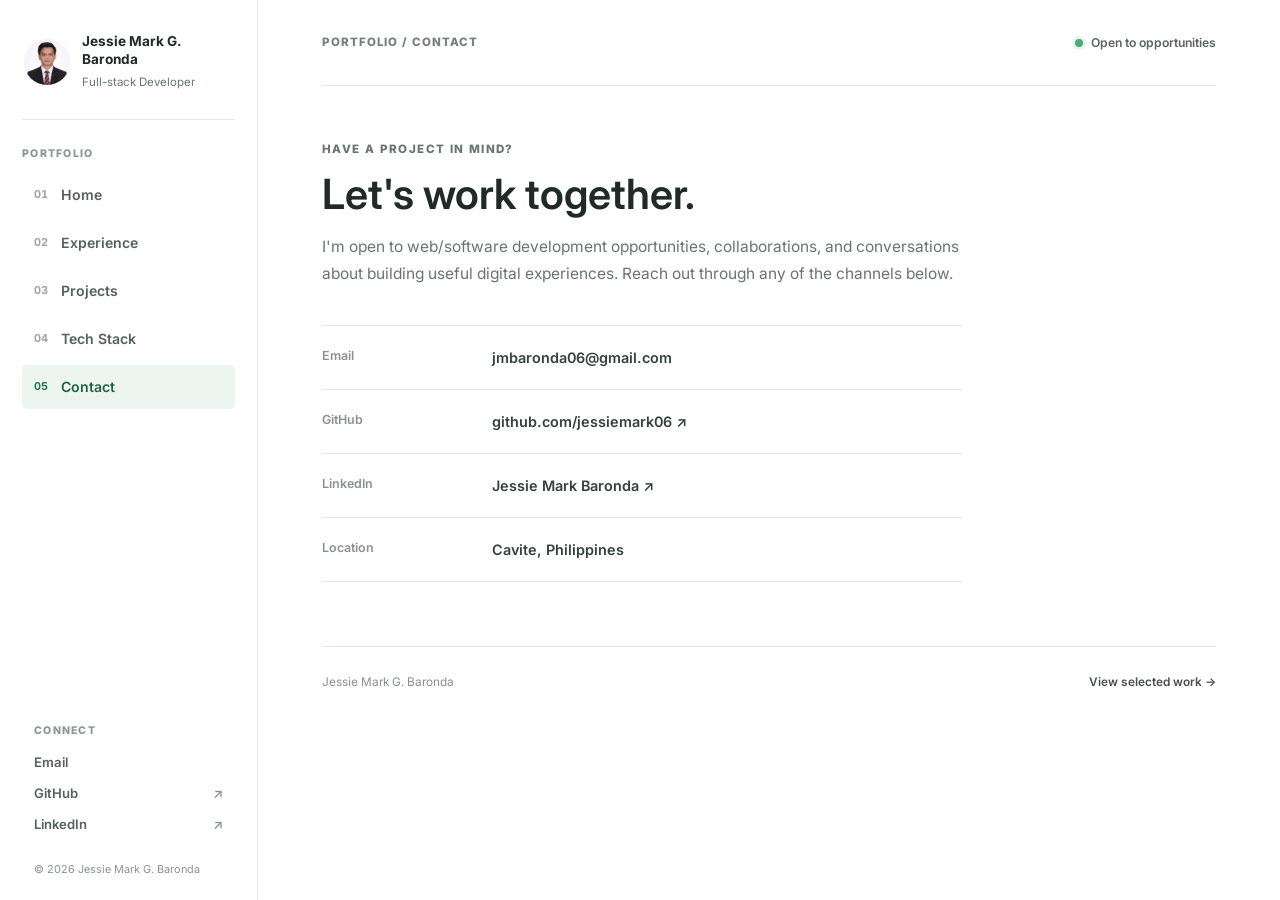
==== contact.html @ a16e4310 "updated sidebar and animation" ====
<!DOCTYPE html>
<html lang="en">
<head>
  <meta charset="UTF-8">
  <meta name="viewport" content="width=device-width, initial-scale=1.0">
  <title>Contact</title>
  <meta name="description" content="Contact Jessie Mark G. Baronda about web development opportunities.">
  <link rel="preconnect" href="https://fonts.googleapis.com">
  <link rel="preconnect" href="https://fonts.gstatic.com" crossorigin>
  <link href="https://fonts.googleapis.com/css2?family=Inter:wght@400;500;600;700;800&display=swap" rel="stylesheet">
  <link rel="icon" type="image/svg+xml" href="user.png">
  <link rel="stylesheet" href="style.css">
  <script src="navigation.js" defer></script>
</head>
<body>
  <div class="site-shell">
    <div id="site-sidebar" aria-busy="true"></div>
    <main class="page-main">
      <header class="page-heading"><p class="eyebrow">Portfolio / Contact</p><p class="availability"><span></span> Open to opportunities</p></header>
      <section class="inner-page" aria-labelledby="page-title">
        <p class="eyebrow">Have a project in mind?</p>
        <h1 id="page-title">Let's work together.</h1>
        <p class="page-intro">I'm open to web/software development opportunities, collaborations, and conversations about building useful digital experiences. Reach out through any of the channels below.</p>
        <div class="contact-details">
          <div class="contact-row"><span>Email</span><a href="mailto:jmbaronda06@gmail.com">jmbaronda06@gmail.com</a></div>
          <div class="contact-row"><span>GitHub</span><a href="https://github.com/jessiemark06" target="_blank" rel="noreferrer">github.com/jessiemark06 ↗</a></div>
          <div class="contact-row"><span>LinkedIn</span><a href="https://www.linkedin.com/in/jessie-mark-baronda-596703365/" target="_blank" rel="noreferrer">Jessie Mark Baronda ↗</a></div>
          <div class="contact-row"><span>Location</span><strong>Cavite, Philippines</strong></div>
        </div>
      </section>
      <footer class="page-footer"><span>Jessie Mark G. Baronda</span><a href="projects.html">View selected work <span aria-hidden="true">→</span></a></footer>
    </main>
  </div>
</body>
</html>
---- style.css ----
:root {
  --bg: #f5f7f6;
  --panel: #ffffff;
  --panel-soft: #f4f7f5;
  --text: #202a27;
  --muted: #697570;
  --line: #e3e9e5;
  --accent: #26735b;
  --blue: #26735b;
}

* {
  box-sizing: border-box;
}

@view-transition {
  navigation: auto;
}

::view-transition-old(root) {
  animation: 160ms ease-in both page-leave;
}

::view-transition-new(root) {
  animation: 220ms ease-out both page-enter;
}

@keyframes page-leave {
  to {
    opacity: 0;
    transform: translateY(-4px);
  }
}

@keyframes page-enter {
  from {
    opacity: 0;
    transform: translateY(6px);
  }
}

@media (prefers-reduced-motion: reduce) {
  ::view-transition-old(root),
  ::view-transition-new(root) {
    animation-duration: 1ms;
  }

  .page-main.is-entering {
    animation-duration: 1ms;
  }
}

html {
  scroll-behavior: smooth;
}

body {
  margin: 0;
  min-height: 100vh;
  color: var(--text);
  background: var(--bg);
  font-family: "Inter", Arial, sans-serif;
  line-height: 1.6;
  overflow-x: hidden;
}

a {
  color: inherit;
  text-decoration: none;
}

.portfolio {
  width: min(960px, calc(100% - 32px));
  margin: 0 auto;
  padding: 64px 0;
}

.intro {
  display: grid;
  grid-template-columns: 150px 1fr;
  gap: 24px;
  align-items: end;
  margin-bottom: 32px;
}

.profile-photo {
  width: 150px;
  height: 150px;
  display: block;
  object-fit: cover;
  background: linear-gradient(135deg, #1d3d68, #111);
}

.intro-content {
  min-width: 0;
}

.eyebrow {
  margin: 0 0 8px;
  color: var(--muted);
  font-size: 0.72rem;
  font-weight: 800;
  letter-spacing: 0.12em;
  text-transform: uppercase;
}

h1,
h2,
h3,
p {
  margin-top: 0;
}

h1 {
  margin-bottom: 2px;
  font-size: clamp(2.1rem, 5vw, 3.5rem);
  line-height: 1;
  letter-spacing: -0.06em;
  overflow-wrap: anywhere;
}

h2 {
  margin-bottom: 18px;
  font-size: clamp(1.35rem, 3vw, 2rem);
  line-height: 1.12;
  letter-spacing: -0.045em;
}

h3 {
  margin-bottom: 4px;
  font-size: 1rem;
}

.timeline-meta {
  margin-bottom: 6px;
  color: var(--text);
  font-size: 0.82rem;
  font-weight: 800;
}

.location {
  margin-bottom: 12px;
  color: var(--muted);
  font-weight: 600;
}

.role {
  margin-bottom: 20px;
  font-size: clamp(1rem, 2vw, 1.15rem);
  font-weight: 800;
}

.actions {
  display: flex;
  flex-wrap: wrap;
  gap: 12px;
}

.button {
  display: inline-flex;
  align-items: center;
  min-height: 42px;
  padding: 0 16px;
  color: var(--text);
  background: var(--panel);
  border: 1px solid var(--line);
  font-size: 0.9rem;
  font-weight: 800;
  white-space: nowrap;
  transition: transform 0.2s ease, background 0.2s ease;
}

.button:hover {
  transform: translateY(-2px);
  background: var(--panel-soft);
}

.button-light {
  color: #111;
  background: var(--accent);
  border-color: var(--accent);
}

.content-grid {
  display: grid;
  grid-template-columns: minmax(0, 2fr) minmax(280px, 1fr);
  gap: 20px;
  align-items: start;
  margin-bottom: 20px;
}

.panel {
  background: var(--panel);
  border: 1px solid var(--line);
  padding: 26px;
  min-width: 0;
}

.about p {
  max-width: 650px;
  color: var(--text);
  font-weight: 600;
}

.about p:last-child,
.timeline-item p,
.project-list span {
  margin-bottom: 0;
}

.about-experience {
  margin-top: 34px;
  padding-top: 24px;
  border-top: 1px solid var(--line);
}

.tech-stack {
  min-height: 100%;
}

.stack-groups {
  display: grid;
  gap: 22px;
}

.stack-groups article {
  padding-top: 18px;
  border-top: 1px solid var(--line);
}

.stack-groups article:first-child {
  padding-top: 0;
  border-top: 0;
}

.tags {
  display: flex;
  flex-wrap: wrap;
  gap: 8px;
}

.tags span {
  display: inline-flex;
  align-items: center;
  min-height: 32px;
  padding: 0 11px;
  color: var(--text);
  background: #101010;
  border: 1px solid var(--line);
  font-size: 0.85rem;
  font-weight: 800;
  overflow-wrap: anywhere;
}

.timeline {
  display: grid;
  gap: 0;
}

.timeline-item {
  display: grid;
  grid-template-columns: 72px 1fr;
  gap: 16px;
  padding: 18px 0;
  border-top: 1px solid var(--line);
}

.timeline-item:first-child {
  padding-top: 4px;
  border-top: 0;
}

.timeline-item span {
  color: var(--muted);
  font-size: 0.86rem;
  font-weight: 800;
}

.timeline-item p {
  color: var(--muted);
  font-size: 0.94rem;
}

.lower-grid {
  grid-template-columns: minmax(0, 2fr) minmax(280px, 1fr);
}

.project-list {
  display: grid;
  gap: 10px;
}

.project-item {
  display: grid;
  gap: 8px;
  padding: 16px;
  background: #101010;
  border: 1px solid var(--line);
  transition: transform 0.2s ease, border-color 0.2s ease;
}

.project-item:hover {
  transform: translateY(-2px);
  border-color: var(--blue);
}

.project-list span {
  color: var(--muted);
  font-size: 0.93rem;
}

.project-actions {
  display: flex;
  flex-wrap: wrap;
  gap: 8px;
  margin-top: 6px;
}

.label {
  display: inline-flex;
  align-items: center;
  min-height: 32px;
  padding: 0 11px;
  border: 1px solid var(--line);
  font-size: 0.8rem;
  font-weight: 800;
}

.label-project {
  color: #111;
  background: var(--accent);
  border-color: var(--accent);
}

.label-certificate {
  color: var(--text);
  background: var(--panel-soft);
}

.lightbox {
  position: fixed;
  inset: 0;
  z-index: 20;
  display: none;
  place-items: center;
  padding: 24px;
}

.lightbox.is-open {
  display: grid;
}

.lightbox-backdrop {
  position: absolute;
  inset: 0;
  background: rgba(0, 0, 0, 0.82);
}

.lightbox-card {
  position: relative;
  z-index: 1;
  width: min(760px, 100%);
  padding: 18px;
  background: var(--panel);
  border: 1px solid var(--line);
  box-shadow: 0 24px 80px rgba(0, 0, 0, 0.5);
}

.lightbox-card img {
  display: block;
  width: 100%;
  max-height: 72vh;
  object-fit: contain;
  background: #0c0c0c;
}

.lightbox-card p {
  margin: 14px 0 0;
  color: var(--muted);
  font-weight: 800;
}

.lightbox-close {
  position: absolute;
  top: -14px;
  right: -14px;
  display: grid;
  width: 36px;
  height: 36px;
  place-items: center;
  color: #111;
  background: var(--accent);
  border-radius: 50%;
  font-size: 1.5rem;
  font-weight: 800;
  line-height: 1;
}

.contact {
  display: grid;
  align-content: start;
}

.contact a {
  display: inline-flex;
  max-width: 100%;
  padding: 12px 14px;
  color: #111;
  background: var(--accent);
  font-weight: 800;
  overflow-wrap: anywhere;
  word-break: break-word;
}

@media (max-width: 900px) {
  .portfolio {
    width: min(100% - 28px, 960px);
  }

  .content-grid,
  .lower-grid {
    grid-template-columns: minmax(0, 1.45fr) minmax(250px, 0.8fr);
  }
}

@media (max-width: 760px) {
  .portfolio {
    padding: 28px 0;
  }

  .content-grid,
  .lower-grid {
    grid-template-columns: 1fr;
  }

  .intro {
    grid-template-columns: 130px 1fr;
    align-items: center;
  }

  .profile-photo {
    width: 130px;
    height: 130px;
  }
}

@media (max-width: 480px) {
  .portfolio {
    width: min(100% - 20px, 960px);
  }

  .intro {
    grid-template-columns: 1fr;
    gap: 18px;
    align-items: start;
  }

  .actions {
    gap: 8px;
  }

  .button {
    min-height: 40px;
    padding: 0 12px;
    font-size: 0.84rem;
  }

  .panel {
    padding: 20px;
  }

  .timeline-item {
    grid-template-columns: 1fr;
    gap: 4px;
  }

  .lightbox {
    padding: 14px;
  }

  .lightbox-card {
    padding: 12px;
  }

  .lightbox-close {
    top: 8px;
    right: 8px;
  }
}

@media (max-width: 360px) {
  .actions,
  .project-actions {
    display: grid;
  }

  .button,
  .label {
    justify-content: center;
    width: 100%;
  }
}

.site-shell {
  min-height: 100vh;
}

#site-sidebar[role="alert"] {
  position: fixed;
  top: 16px;
  left: 16px;
  z-index: 30;
  max-width: 240px;
  padding: 12px;
  color: var(--text);
  background: var(--panel);
  border: 1px solid var(--line);
  font-size: 0.82rem;
}

.sidebar {
  position: fixed;
  inset: 0 auto 0 0;
  z-index: 5;
  display: flex;
  width: 258px;
  flex-direction: column;
  padding: 30px 22px 22px;
  background: #fff;
  border-right: 1px solid var(--line);
}

.identity {
  display: flex;
  align-items: center;
  gap: 12px;
  min-width: 0;
  padding: 2px 2px 28px;
  border-bottom: 1px solid var(--line);
}

.identity img {
  width: 46px;
  height: 46px;
  flex: 0 0 auto;
  object-fit: cover;
  border-radius: 50%;
  background: var(--panel-soft);
}

.identity span,
.identity strong,
.identity small {
  display: block;
  min-width: 0;
}

.identity strong {
  font-size: 0.85rem;
  line-height: 1.35;
}

.identity small {
  margin-top: 4px;
  color: var(--muted);
  font-size: 0.72rem;
}

.nav-label {
  margin: 26px 0 10px;
  color: #8b9691;
  font-size: 0.66rem;
  font-weight: 800;
  letter-spacing: 0.12em;
  text-transform: uppercase;
}

.side-nav {
  display: grid;
  gap: 4px;
}

.side-nav a {
  display: flex;
  min-height: 44px;
  align-items: center;
  gap: 13px;
  padding: 0 12px;
  color: #55615b;
  border-radius: 5px;
  font-size: 0.88rem;
  font-weight: 600;
  transition: color 160ms ease, background 160ms ease;
}

.side-nav a span {
  color: #9aa59f;
  font-size: 0.68rem;
  font-weight: 700;
  font-variant-numeric: tabular-nums;
}

.side-nav a:hover,
.side-nav a.active {
  color: #225e49;
  background: #edf5f0;
}

.side-nav a.active span {
  color: #26735b;
}

.sidebar-footer {
  display: grid;
  gap: 10px;
  margin-top: auto;
  padding: 0 12px;
}

.sidebar-footer .nav-label {
  margin: 0 0 2px;
}

.sidebar-footer a {
  display: flex;
  justify-content: space-between;
  color: #55615b;
  font-size: 0.82rem;
  font-weight: 600;
}

.sidebar-footer a:hover,
.page-footer a:hover,
.text-link:hover,
.inline-link:hover {
  color: #26735b;
}

.sidebar-footer a span {
  color: #87938d;
}

.sidebar-footer small {
  margin-top: 16px;
  color: #89948e;
  font-size: 0.68rem;
}

.page-main {
  width: calc(100% - 258px);
  min-height: 100vh;
  margin-left: 258px;
  padding: 0 64px;
  background: #fff;
}

.page-main.is-entering {
  animation: page-enter 220ms ease-out both;
}

.page-heading {
  display: flex;
  min-height: 86px;
  align-items: center;
  justify-content: space-between;
  gap: 20px;
  border-bottom: 1px solid var(--line);
}

.page-heading .eyebrow {
  margin: 0;
  color: #748079;
  letter-spacing: 0.08em;
}

.availability {
  display: inline-flex;
  align-items: center;
  gap: 8px;
  margin: 0;
  color: #59665f;
  font-size: 0.76rem;
  font-weight: 600;
}

.availability span {
  width: 8px;
  height: 8px;
  border-radius: 50%;
  background: #4caa78;
  box-shadow: 0 0 0 3px #e8f5ed;
}

.home-hero {
  display: flex;
  min-height: 430px;
  flex-direction: column;
  justify-content: center;
  padding: 62px 0 40px;
  border-bottom: 1px solid var(--line);
}

.hero-kicker {
  margin-bottom: 18px;
  color: #26735b;
  font-size: 0.78rem;
  font-weight: 700;
}

.home-hero h1 {
  max-width: 720px;
  margin: 0;
  color: #202a27;
  font-size: 3.25rem;
  font-weight: 600;
  letter-spacing: 0;
  line-height: 1.12;
  overflow-wrap: normal;
}

.hero-copy {
  max-width: 600px;
  margin: 20px 0 0;
  color: #68756f;
  font-size: 1.02rem;
  line-height: 1.8;
}

.hero-actions {
  display: flex;
  align-items: center;
  flex-wrap: wrap;
  gap: 24px;
  margin-top: 28px;
}

.primary-link {
  display: inline-flex;
  min-height: 46px;
  align-items: center;
  gap: 20px;
  padding: 0 16px;
  color: #fff;
  background: #26735b;
  border-radius: 4px;
  font-size: 0.84rem;
  font-weight: 700;
  transition: background 160ms ease;
}

.primary-link:hover {
  background: #1d5d48;
}

.text-link,
.inline-link {
  color: #35423b;
  font-size: 0.84rem;
  font-weight: 700;
}

.hero-rule {
  display: flex;
  flex-wrap: wrap;
  gap: 24px;
  margin-top: 54px;
  color: #7c8781;
  font-size: 0.72rem;
}

.hero-rule span:first-child {
  color: #26735b;
  font-weight: 800;
}

.about-section {
  display: grid;
  grid-template-columns: minmax(200px, 0.78fr) minmax(0, 1.22fr);
  gap: 52px;
  padding: 50px 0 58px;
}

.section-heading .eyebrow {
  margin-bottom: 12px;
}

.section-heading h2 {
  margin: 0;
  color: #26312c;
  font-size: 1.75rem;
  font-weight: 600;
  letter-spacing: 0;
  line-height: 1.25;
}

.about-copy p {
  margin: 0 0 16px;
  color: #65716b;
  font-size: 0.91rem;
  font-weight: 400;
  line-height: 1.8;
}

.inline-link {
  display: inline-flex;
  gap: 10px;
  margin-top: 8px;
}

.page-footer {
  display: flex;
  min-height: 72px;
  align-items: center;
  justify-content: space-between;
  gap: 16px;
  border-top: 1px solid var(--line);
  color: #87918b;
  font-size: 0.74rem;
}

.page-footer a {
  color: #44514a;
  font-weight: 600;
}

.inner-page {
  padding: 54px 0 64px;
}

.inner-page .eyebrow {
  margin-bottom: 12px;
}

.inner-page h1 {
  margin: 0;
  color: #202a27;
  font-size: 2.6rem;
  font-weight: 600;
  letter-spacing: 0;
  line-height: 1.16;
}

.page-intro {
  max-width: 640px;
  margin: 14px 0 38px;
  color: #68756f;
  font-size: 0.97rem;
  line-height: 1.75;
}

.inner-page .timeline {
  max-width: 820px;
}

.inner-page .timeline-item {
  grid-template-columns: 78px minmax(0, 1fr);
  gap: 22px;
  padding: 24px 0;
  border-color: var(--line);
}

.inner-page .timeline-item h2 {
  margin: 0 0 6px;
  color: #26312c;
  font-size: 1.12rem;
  font-weight: 700;
  letter-spacing: 0;
}

.inner-page .timeline-item p,
.inner-page .timeline-item li {
  color: #66726c;
  font-size: 0.89rem;
  line-height: 1.75;
}

.inner-page .timeline-item .timeline-meta {
  margin-bottom: 10px;
  color: #415048;
  font-weight: 600;
}

.inner-page .timeline-item ul {
  display: grid;
  gap: 6px;
  margin: 10px 0 0;
  padding-left: 18px;
}

.inner-page .project-list {
  max-width: 850px;
  gap: 14px;
}

.inner-page .project-item {
  gap: 12px;
  padding: 22px;
  background: #fff;
  border-color: var(--line);
  border-radius: 4px;
}

.project-context {
  width: fit-content;
  flex: 0 0 auto;
  margin: 0;
  padding: 4px 9px;
  color: #28684f;
  background: #f0f6f2;
  border: 1px solid #dcebe1;
  border-radius: 3px;
  font-size: 0.68rem;
  font-weight: 700;
}

.project-heading {
  display: flex;
  align-items: center;
  justify-content: space-between;
  gap: 12px;
}

.project-heading > strong {
  flex: 1 1 auto;
  min-width: 0;
}

.inner-page .project-item strong {
  color: #28332d;
  font-size: 1.05rem;
}

.inner-page .project-list span {
  color: #66726c;
  font-size: 0.9rem;
  font-weight: 400;
  line-height: 1.75;
}

.project-stack {
  display: grid;
  gap: 8px;
}

.project-stack .eyebrow {
  margin: 0;
}

.inner-page .project-item:hover {
  border-color: #a8c7b5;
  transform: none;
}

.inner-page .label-certificate {
  color: #28684f;
  background: #f0f6f2;
  border-color: #dcebe1;
  border-radius: 3px;
}

.inner-page .stack-groups {
  max-width: 850px;
  grid-template-columns: repeat(2, minmax(0, 1fr));
  gap: 14px 28px;
}

.inner-page .stack-groups article,
.inner-page .stack-groups article:first-child {
  padding: 18px 0;
  border-top: 1px solid var(--line);
}

.inner-page .stack-groups h2 {
  margin: 0 0 14px;
  color: #34413a;
  font-size: 0.92rem;
  font-weight: 700;
  letter-spacing: 0;
}

.inner-page .tags {
  gap: 8px;
}

.inner-page .tags span {
  min-height: 34px;
  color: #4e5d55;
  background: #f6f8f6;
  border-color: #e5ebe6;
  border-radius: 3px;
  font-size: 0.8rem;
  font-weight: 600;
}

.contact-details {
  display: grid;
  max-width: 640px;
  grid-template-columns: 1fr;
  margin-top: 34px;
  border-top: 1px solid var(--line);
}

.contact-row {
  display: grid;
  grid-template-columns: 150px minmax(0, 1fr);
  gap: 20px;
  padding: 20px 0;
  border-bottom: 1px solid var(--line);
}

.contact-row span {
  color: #89948e;
  font-size: 0.78rem;
  font-weight: 600;
}

.contact-row a,
.contact-row strong {
  color: #35423b;
  font-size: 0.9rem;
  font-weight: 600;
  overflow-wrap: anywhere;
}

.contact-row a:hover {
  color: #26735b;
}

@media (max-width: 900px) {
  .page-main {
    width: calc(100% - 230px);
    margin-left: 230px;
    padding: 0 34px;
  }

  .sidebar {
    width: 230px;
    padding-right: 16px;
    padding-left: 16px;
  }

  .home-hero h1 {
    font-size: 2.8rem;
  }

  .about-section {
    gap: 28px;
  }
}

@media (max-width: 680px) {
  .sidebar {
    position: sticky;
    inset: 0 0 auto;
    width: 100%;
    padding: 12px 16px 10px;
    border-right: 0;
    border-bottom: 1px solid var(--line);
  }

  .identity {
    padding: 0 0 12px;
    border-bottom: 0;
  }

  .identity img {
    width: 38px;
    height: 38px;
  }

  .sidebar > .nav-label,
  .sidebar-footer {
    display: none;
  }

  .side-nav {
    display: flex;
    gap: 4px;
    overflow-x: auto;
    scrollbar-width: thin;
  }

  .side-nav a {
    min-height: 38px;
    flex: 0 0 auto;
    gap: 7px;
    padding: 0 10px;
    font-size: 0.78rem;
  }

  .side-nav a span {
    font-size: 0.62rem;
  }

  .page-main {
    width: 100%;
    min-height: calc(100vh - 104px);
    margin: 0;
    padding: 0 22px;
  }

  .page-heading {
    min-height: 64px;
  }

  .availability {
    font-size: 0.68rem;
  }

  .home-hero {
    min-height: 390px;
    padding: 48px 0 32px;
  }

  .home-hero h1 {
    font-size: 2.55rem;
  }

  .hero-rule {
    gap: 10px 18px;
    margin-top: 38px;
  }

  .about-section {
    grid-template-columns: 1fr;
    gap: 20px;
    padding: 38px 0 44px;
  }

  .inner-page {
    padding: 40px 0 48px;
  }

  .inner-page h1 {
    font-size: 2.2rem;
  }

  .inner-page .stack-groups {
    grid-template-columns: 1fr;
    gap: 4px;
  }
}

@media (max-width: 420px) {
  .page-main {
    padding: 0 16px;
  }

  .page-heading {
    align-items: flex-start;
    flex-direction: column;
    justify-content: center;
    gap: 6px;
    padding: 12px 0;
  }

  .home-hero h1 {
    font-size: 2.15rem;
  }

  .hero-copy {
    font-size: 0.93rem;
  }

  .hero-actions {
    gap: 16px;
  }

  .inner-page .timeline-item {
    grid-template-columns: 1fr;
    gap: 5px;
  }

  .contact-row {
    grid-template-columns: 1fr;
    gap: 5px;
  }
}
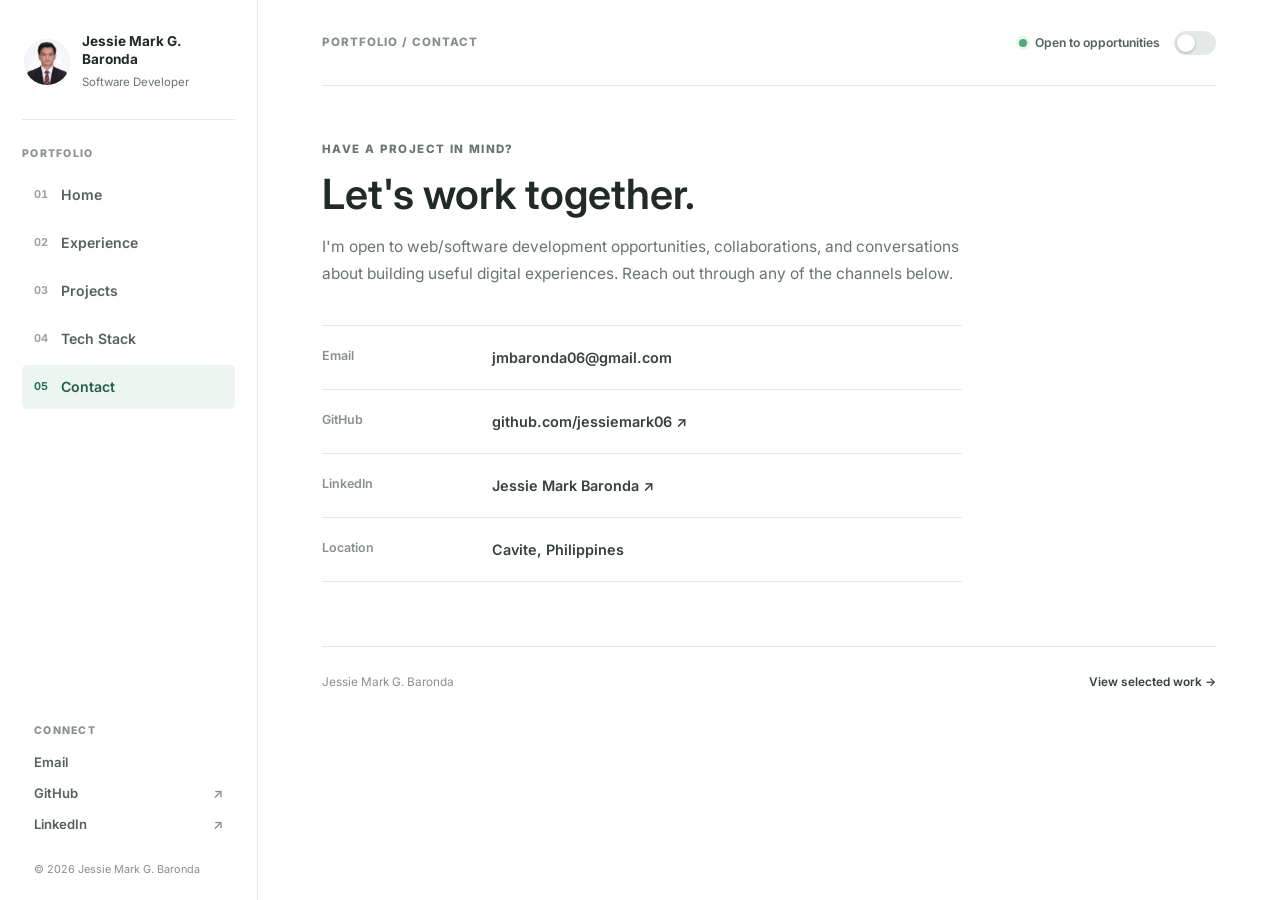
==== commit 6da265cc: "added dark mode theme" ====
--- a/contact.html
+++ b/contact.html
@@ -16,7 +16,7 @@
   <div class="site-shell">
     <div id="site-sidebar" aria-busy="true"></div>
     <main class="page-main">
-      <header class="page-heading"><p class="eyebrow">Portfolio / Contact</p><p class="availability"><span></span> Open to opportunities</p></header>
+      <header class="page-heading"><p class="eyebrow">Portfolio / Contact</p><div class="heading-tools"><p class="availability"><span></span> Open to opportunities</p><button class="theme-toggle" type="button" aria-label="Switch to dark mode" aria-pressed="false"><span aria-hidden="true"></span></button></div></header>
       <section class="inner-page" aria-labelledby="page-title">
         <p class="eyebrow">Have a project in mind?</p>
         <h1 id="page-title">Let's work together.</h1>
--- a/style.css
+++ b/style.css
@@ -7,6 +7,48 @@
   --line: #e3e9e5;
   --accent: #26735b;
   --blue: #26735b;
+  --accent-contrast: #ffffff;
+  --heading: #202a27;
+  --body-muted: #68756f;
+  --subtle: #87918b;
+  --link: #35423b;
+  --nav-text: #55615b;
+  --nav-muted: #9aa59f;
+  --nav-active: #225e49;
+  --nav-active-bg: #edf5f0;
+  --tag-bg: #f6f8f6;
+  --tag-border: #e5ebe6;
+  --tag-text: #4e5d55;
+  --availability-ring: #e8f5ed;
+}
+
+:root[data-theme="dark"] {
+  color-scheme: dark;
+  --bg: #101715;
+  --panel: #171f1c;
+  --panel-soft: #202b26;
+  --text: #e7eeea;
+  --muted: #a1b0a8;
+  --line: #303d36;
+  --accent: #66c49a;
+  --blue: #66c49a;
+  --accent-contrast: #10231a;
+  --heading: #e7eeea;
+  --body-muted: #a4b0a9;
+  --subtle: #91a097;
+  --link: #b8c8bf;
+  --nav-text: #b3c0b8;
+  --nav-muted: #85938a;
+  --nav-active: #a8e0bf;
+  --nav-active-bg: #23362c;
+  --tag-bg: #202923;
+  --tag-border: #35443b;
+  --tag-text: #c7d2cb;
+  --availability-ring: #263a30;
+}
+
+:root[data-theme="light"] {
+  color-scheme: light;
 }
 
 * {
@@ -176,7 +218,7 @@
 }
 
 .button-light {
-  color: #111;
+  color: var(--accent-contrast);
   background: var(--accent);
   border-color: var(--accent);
 }
@@ -245,7 +287,7 @@
   min-height: 32px;
   padding: 0 11px;
   color: var(--text);
-  background: #101010;
+  background: var(--panel-soft);
   border: 1px solid var(--line);
   font-size: 0.85rem;
   font-weight: 800;
@@ -294,7 +336,7 @@
   display: grid;
   gap: 8px;
   padding: 16px;
-  background: #101010;
+  background: var(--panel);
   border: 1px solid var(--line);
   transition: transform 0.2s ease, border-color 0.2s ease;
 }
@@ -327,7 +369,7 @@
 }
 
 .label-project {
-  color: #111;
+  color: var(--accent-contrast);
   background: var(--accent);
   border-color: var(--accent);
 }
@@ -340,7 +382,7 @@
 .lightbox {
   position: fixed;
   inset: 0;
-  z-index: 20;
+  z-index: 40;
   display: none;
   place-items: center;
   padding: 24px;
@@ -388,7 +430,7 @@
   width: 36px;
   height: 36px;
   place-items: center;
-  color: #111;
+  color: var(--accent-contrast);
   background: var(--accent);
   border-radius: 50%;
   font-size: 1.5rem;
@@ -405,7 +447,7 @@
   display: inline-flex;
   max-width: 100%;
   padding: 12px 14px;
-  color: #111;
+  color: var(--accent-contrast);
   background: var(--accent);
   font-weight: 800;
   overflow-wrap: anywhere;
@@ -526,7 +568,7 @@
   width: 258px;
   flex-direction: column;
   padding: 30px 22px 22px;
-  background: #fff;
+  background: var(--panel);
   border-right: 1px solid var(--line);
 }
 
@@ -568,7 +610,7 @@
 
 .nav-label {
   margin: 26px 0 10px;
-  color: #8b9691;
+  color: var(--subtle);
   font-size: 0.66rem;
   font-weight: 800;
   letter-spacing: 0.12em;
@@ -586,7 +628,7 @@
   align-items: center;
   gap: 13px;
   padding: 0 12px;
-  color: #55615b;
+  color: var(--nav-text);
   border-radius: 5px;
   font-size: 0.88rem;
   font-weight: 600;
@@ -594,7 +636,7 @@
 }
 
 .side-nav a span {
-  color: #9aa59f;
+  color: var(--nav-muted);
   font-size: 0.68rem;
   font-weight: 700;
   font-variant-numeric: tabular-nums;
@@ -602,12 +644,56 @@
 
 .side-nav a:hover,
 .side-nav a.active {
-  color: #225e49;
-  background: #edf5f0;
+  color: var(--nav-active);
+  background: var(--nav-active-bg);
 }
 
 .side-nav a.active span {
-  color: #26735b;
+  color: var(--accent);
+}
+
+.theme-toggle {
+  position: relative;
+  width: 42px;
+  height: 24px;
+  flex: 0 0 auto;
+  padding: 0;
+  background: var(--line);
+  border: 1px solid var(--line);
+  border-radius: 999px;
+  cursor: pointer;
+  transition: background 160ms ease, border-color 160ms ease;
+}
+
+.theme-toggle span {
+  position: absolute;
+  top: 2px;
+  left: 2px;
+  width: 18px;
+  height: 18px;
+  background: var(--panel);
+  border-radius: 50%;
+  box-shadow: 0 1px 3px rgba(0, 0, 0, 0.25);
+  transition: transform 160ms ease, background 160ms ease;
+}
+
+.theme-toggle[aria-pressed="true"] {
+  background: var(--accent);
+  border-color: var(--accent);
+}
+
+.theme-toggle[aria-pressed="true"] span {
+  background: var(--accent-contrast);
+  transform: translateX(18px);
+}
+
+.theme-toggle:hover {
+  border-color: var(--accent);
+}
+
+.theme-toggle:focus-visible {
+  outline: 2px solid var(--accent);
+  outline-offset: 3px;
 }
 
 .sidebar-footer {
@@ -624,7 +710,7 @@
 .sidebar-footer a {
   display: flex;
   justify-content: space-between;
-  color: #55615b;
+  color: var(--nav-text);
   font-size: 0.82rem;
   font-weight: 600;
 }
@@ -633,16 +719,16 @@
 .page-footer a:hover,
 .text-link:hover,
 .inline-link:hover {
-  color: #26735b;
+  color: var(--accent);
 }
 
 .sidebar-footer a span {
-  color: #87938d;
+  color: var(--subtle);
 }
 
 .sidebar-footer small {
   margin-top: 16px;
-  color: #89948e;
+  color: var(--subtle);
   font-size: 0.68rem;
 }
 
@@ -651,7 +737,7 @@
   min-height: 100vh;
   margin-left: 258px;
   padding: 0 64px;
-  background: #fff;
+  background: var(--panel);
 }
 
 .page-main.is-entering {
@@ -669,8 +755,14 @@
 
 .page-heading .eyebrow {
   margin: 0;
-  color: #748079;
+  color: var(--subtle);
   letter-spacing: 0.08em;
+}
+
+.heading-tools {
+  display: flex;
+  align-items: center;
+  gap: 14px;
 }
 
 .availability {
@@ -678,7 +770,7 @@
   align-items: center;
   gap: 8px;
   margin: 0;
-  color: #59665f;
+  color: var(--nav-text);
   font-size: 0.76rem;
   font-weight: 600;
 }
@@ -688,7 +780,7 @@
   height: 8px;
   border-radius: 50%;
   background: #4caa78;
-  box-shadow: 0 0 0 3px #e8f5ed;
+  box-shadow: 0 0 0 3px var(--availability-ring);
 }
 
 .home-hero {
@@ -702,7 +794,7 @@
 
 .hero-kicker {
   margin-bottom: 18px;
-  color: #26735b;
+  color: var(--accent);
   font-size: 0.78rem;
   font-weight: 700;
 }
@@ -710,7 +802,7 @@
 .home-hero h1 {
   max-width: 720px;
   margin: 0;
-  color: #202a27;
+  color: var(--heading);
   font-size: 3.25rem;
   font-weight: 600;
   letter-spacing: 0;
@@ -721,7 +813,7 @@
 .hero-copy {
   max-width: 600px;
   margin: 20px 0 0;
-  color: #68756f;
+  color: var(--body-muted);
   font-size: 1.02rem;
   line-height: 1.8;
 }
@@ -741,7 +833,7 @@
   gap: 20px;
   padding: 0 16px;
   color: #fff;
-  background: #26735b;
+  background: var(--accent);
   border-radius: 4px;
   font-size: 0.84rem;
   font-weight: 700;
@@ -749,12 +841,12 @@
 }
 
 .primary-link:hover {
-  background: #1d5d48;
+  background: var(--blue);
 }
 
 .text-link,
 .inline-link {
-  color: #35423b;
+  color: var(--link);
   font-size: 0.84rem;
   font-weight: 700;
 }
@@ -764,12 +856,12 @@
   flex-wrap: wrap;
   gap: 24px;
   margin-top: 54px;
-  color: #7c8781;
+  color: var(--subtle);
   font-size: 0.72rem;
 }
 
 .hero-rule span:first-child {
-  color: #26735b;
+  color: var(--accent);
   font-weight: 800;
 }
 
@@ -786,7 +878,7 @@
 
 .section-heading h2 {
   margin: 0;
-  color: #26312c;
+  color: var(--heading);
   font-size: 1.75rem;
   font-weight: 600;
   letter-spacing: 0;
@@ -795,7 +887,7 @@
 
 .about-copy p {
   margin: 0 0 16px;
-  color: #65716b;
+  color: var(--body-muted);
   font-size: 0.91rem;
   font-weight: 400;
   line-height: 1.8;
@@ -814,12 +906,12 @@
   justify-content: space-between;
   gap: 16px;
   border-top: 1px solid var(--line);
-  color: #87918b;
+  color: var(--subtle);
   font-size: 0.74rem;
 }
 
 .page-footer a {
-  color: #44514a;
+  color: var(--link);
   font-weight: 600;
 }
 
@@ -833,7 +925,7 @@
 
 .inner-page h1 {
   margin: 0;
-  color: #202a27;
+  color: var(--heading);
   font-size: 2.6rem;
   font-weight: 600;
   letter-spacing: 0;
@@ -843,7 +935,7 @@
 .page-intro {
   max-width: 640px;
   margin: 14px 0 38px;
-  color: #68756f;
+  color: var(--body-muted);
   font-size: 0.97rem;
   line-height: 1.75;
 }
@@ -861,7 +953,7 @@
 
 .inner-page .timeline-item h2 {
   margin: 0 0 6px;
-  color: #26312c;
+  color: var(--heading);
   font-size: 1.12rem;
   font-weight: 700;
   letter-spacing: 0;
@@ -869,14 +961,14 @@
 
 .inner-page .timeline-item p,
 .inner-page .timeline-item li {
-  color: #66726c;
+  color: var(--body-muted);
   font-size: 0.89rem;
   line-height: 1.75;
 }
 
 .inner-page .timeline-item .timeline-meta {
   margin-bottom: 10px;
-  color: #415048;
+  color: var(--link);
   font-weight: 600;
 }
 
@@ -895,7 +987,7 @@
 .inner-page .project-item {
   gap: 12px;
   padding: 22px;
-  background: #fff;
+  background: var(--panel);
   border-color: var(--line);
   border-radius: 4px;
 }
@@ -905,9 +997,9 @@
   flex: 0 0 auto;
   margin: 0;
   padding: 4px 9px;
-  color: #28684f;
-  background: #f0f6f2;
-  border: 1px solid #dcebe1;
+  color: var(--nav-active);
+  background: var(--nav-active-bg);
+  border: 1px solid var(--line);
   border-radius: 3px;
   font-size: 0.68rem;
   font-weight: 700;
@@ -926,12 +1018,12 @@
 }
 
 .inner-page .project-item strong {
-  color: #28332d;
+  color: var(--heading);
   font-size: 1.05rem;
 }
 
 .inner-page .project-list span {
-  color: #66726c;
+  color: var(--body-muted);
   font-size: 0.9rem;
   font-weight: 400;
   line-height: 1.75;
@@ -947,14 +1039,14 @@
 }
 
 .inner-page .project-item:hover {
-  border-color: #a8c7b5;
+  border-color: var(--accent);
   transform: none;
 }
 
 .inner-page .label-certificate {
-  color: #28684f;
-  background: #f0f6f2;
-  border-color: #dcebe1;
+  color: var(--nav-active);
+  background: var(--nav-active-bg);
+  border-color: var(--line);
   border-radius: 3px;
 }
 
@@ -972,7 +1064,7 @@
 
 .inner-page .stack-groups h2 {
   margin: 0 0 14px;
-  color: #34413a;
+  color: var(--heading);
   font-size: 0.92rem;
   font-weight: 700;
   letter-spacing: 0;
@@ -984,9 +1076,9 @@
 
 .inner-page .tags span {
   min-height: 34px;
-  color: #4e5d55;
-  background: #f6f8f6;
-  border-color: #e5ebe6;
+  color: var(--tag-text);
+  background: var(--tag-bg);
+  border-color: var(--tag-border);
   border-radius: 3px;
   font-size: 0.8rem;
   font-weight: 600;
@@ -1009,21 +1101,21 @@
 }
 
 .contact-row span {
-  color: #89948e;
+  color: var(--subtle);
   font-size: 0.78rem;
   font-weight: 600;
 }
 
 .contact-row a,
 .contact-row strong {
-  color: #35423b;
+  color: var(--link);
   font-size: 0.9rem;
   font-weight: 600;
   overflow-wrap: anywhere;
 }
 
 .contact-row a:hover {
-  color: #26735b;
+  color: var(--accent);
 }
 
 @media (max-width: 900px) {
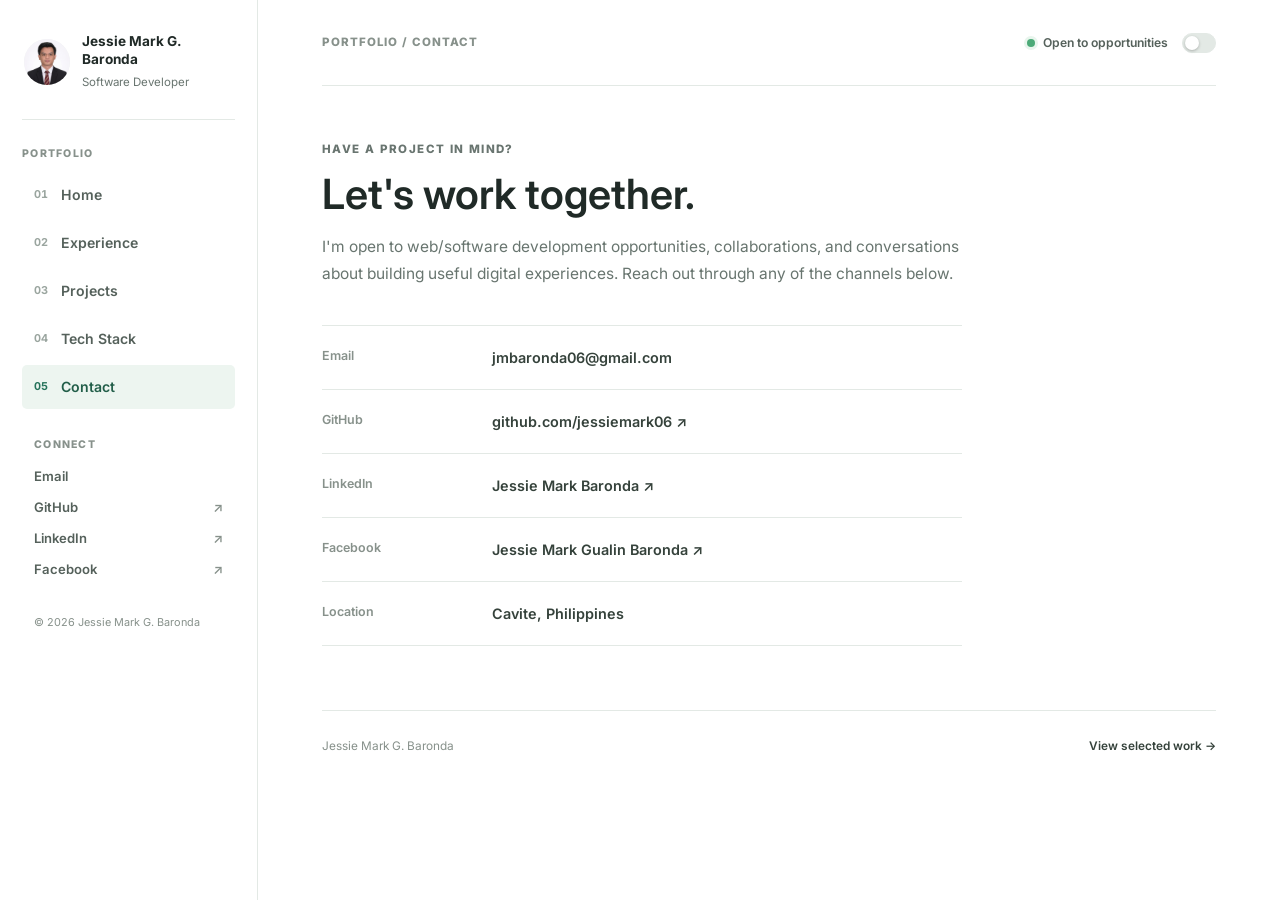
==== commit 5384e61f: "updated contacts" ====
--- a/contact.html
+++ b/contact.html
@@ -25,6 +25,7 @@
           <div class="contact-row"><span>Email</span><a href="mailto:jmbaronda06@gmail.com">jmbaronda06@gmail.com</a></div>
           <div class="contact-row"><span>GitHub</span><a href="https://github.com/jessiemark06" target="_blank" rel="noreferrer">github.com/jessiemark06 ↗</a></div>
           <div class="contact-row"><span>LinkedIn</span><a href="https://www.linkedin.com/in/jessie-mark-baronda-596703365/" target="_blank" rel="noreferrer">Jessie Mark Baronda ↗</a></div>
+          <div class="contact-row"><span>Facebook</span><a href="https://www.facebook.com/jessiemark.gualinbaronda.7" target="_blank" rel="noopener noreferrer">Jessie Mark Gualin Baronda ↗</a></div>
           <div class="contact-row"><span>Location</span><strong>Cavite, Philippines</strong></div>
         </div>
       </section>
--- a/style.css
+++ b/style.css
@@ -654,8 +654,8 @@
 
 .theme-toggle {
   position: relative;
-  width: 42px;
-  height: 24px;
+  width: 34px;
+  height: 20px;
   flex: 0 0 auto;
   padding: 0;
   background: var(--line);
@@ -669,8 +669,8 @@
   position: absolute;
   top: 2px;
   left: 2px;
-  width: 18px;
-  height: 18px;
+  width: 14px;
+  height: 14px;
   background: var(--panel);
   border-radius: 50%;
   box-shadow: 0 1px 3px rgba(0, 0, 0, 0.25);
@@ -684,7 +684,7 @@
 
 .theme-toggle[aria-pressed="true"] span {
   background: var(--accent-contrast);
-  transform: translateX(18px);
+  transform: translateX(14px);
 }
 
 .theme-toggle:hover {
@@ -699,7 +699,7 @@
 .sidebar-footer {
   display: grid;
   gap: 10px;
-  margin-top: auto;
+  margin-top: 28px;
   padding: 0 12px;
 }
 
@@ -727,7 +727,7 @@
 }
 
 .sidebar-footer small {
-  margin-top: 16px;
+  margin-top: 24px;
   color: var(--subtle);
   font-size: 0.68rem;
 }
@@ -893,6 +893,44 @@
   line-height: 1.8;
 }
 
+.education-entry {
+  margin-bottom: 24px;
+}
+
+.about-copy .section-label {
+  margin-bottom: 10px;
+  color: var(--body-muted);
+  font-weight: 700;
+}
+
+.education-course-row {
+  display: flex;
+  align-items: baseline;
+  gap: 16px;
+}
+
+.education-course-row h3 {
+  flex: 1;
+  min-width: 0;
+  margin: 0;
+  color: var(--body-muted);
+  font-size: 0.95rem;
+  font-weight: 700;
+  line-height: 1.5;
+}
+
+.education-date {
+  margin-left: auto;
+  color: var(--body-muted);
+  font-size: 0.90rem;
+  font-weight: 700;
+  white-space: nowrap;
+}
+
+.about-copy .education-school {
+  margin: 2px 0 0;
+}
+
 .inline-link {
   display: inline-flex;
   gap: 10px;
@@ -1219,6 +1257,15 @@
     padding: 38px 0 44px;
   }
 
+  .education-course-row {
+    flex-wrap: wrap;
+    gap: 4px 12px;
+  }
+
+  .education-course-row h3 {
+    flex: 1 1 250px;
+  }
+
   .inner-page {
     padding: 40px 0 48px;
   }
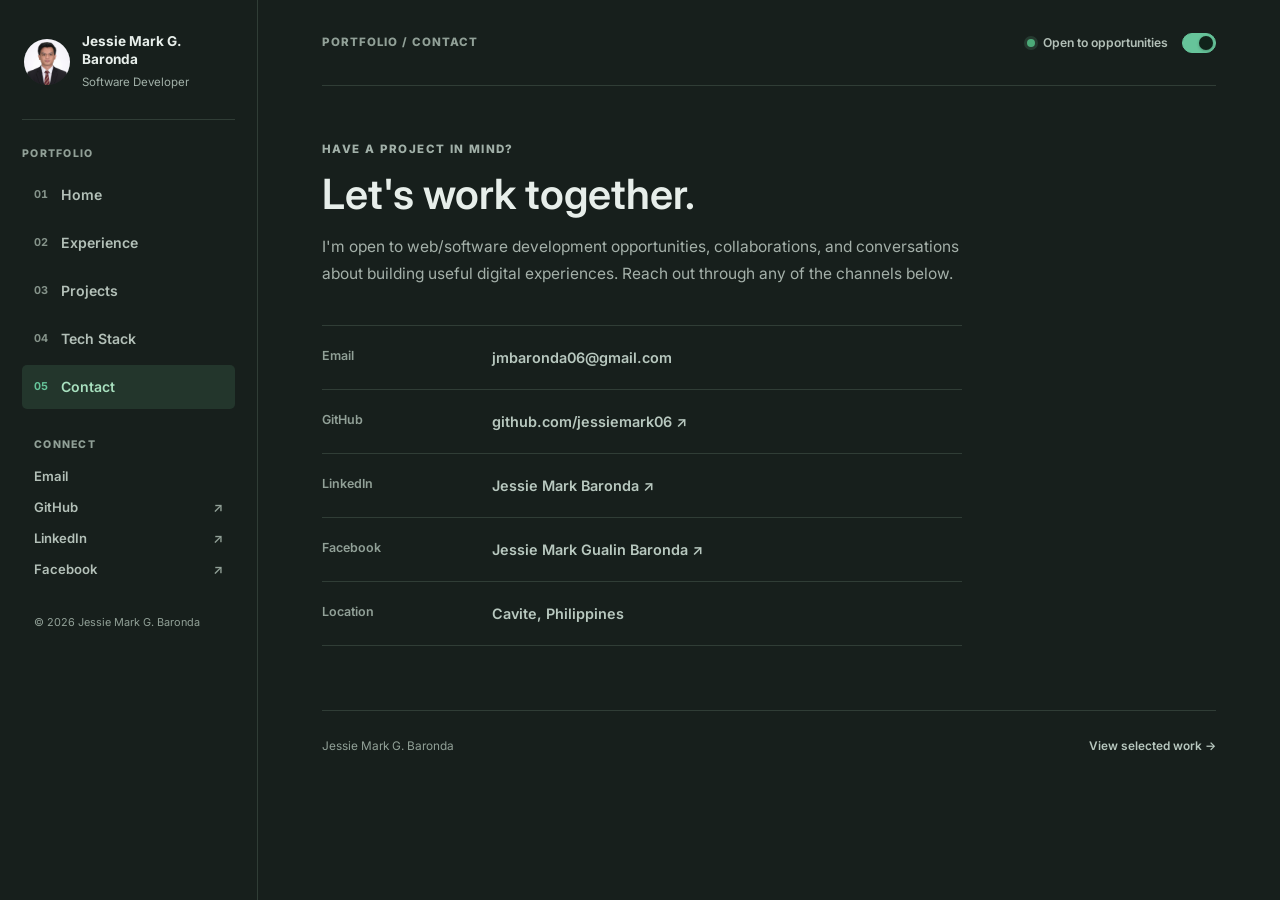
==== commit a8573d81: "updated UI" ====
--- a/contact.html
+++ b/contact.html
@@ -16,7 +16,7 @@
   <div class="site-shell">
     <div id="site-sidebar" aria-busy="true"></div>
     <main class="page-main">
-      <header class="page-heading"><p class="eyebrow">Portfolio / Contact</p><div class="heading-tools"><p class="availability"><span></span> Open to opportunities</p><button class="theme-toggle" type="button" aria-label="Switch to dark mode" aria-pressed="false"><span aria-hidden="true"></span></button></div></header>
+      <header class="page-heading"><p class="eyebrow">Portfolio / Contact</p><div class="heading-tools"><p class="availability"><span></span> Open to opportunities</p><button class="theme-toggle" type="button" aria-label="Switch to light mode" aria-pressed="true"><span aria-hidden="true"></span></button></div></header>
       <section class="inner-page" aria-labelledby="page-title">
         <p class="eyebrow">Have a project in mind?</p>
         <h1 id="page-title">Let's work together.</h1>
--- a/style.css
+++ b/style.css
@@ -1,28 +1,4 @@
 :root {
-  --bg: #f5f7f6;
-  --panel: #ffffff;
-  --panel-soft: #f4f7f5;
-  --text: #202a27;
-  --muted: #697570;
-  --line: #e3e9e5;
-  --accent: #26735b;
-  --blue: #26735b;
-  --accent-contrast: #ffffff;
-  --heading: #202a27;
-  --body-muted: #68756f;
-  --subtle: #87918b;
-  --link: #35423b;
-  --nav-text: #55615b;
-  --nav-muted: #9aa59f;
-  --nav-active: #225e49;
-  --nav-active-bg: #edf5f0;
-  --tag-bg: #f6f8f6;
-  --tag-border: #e5ebe6;
-  --tag-text: #4e5d55;
-  --availability-ring: #e8f5ed;
-}
-
-:root[data-theme="dark"] {
   color-scheme: dark;
   --bg: #101715;
   --panel: #171f1c;
@@ -45,10 +21,33 @@
   --tag-border: #35443b;
   --tag-text: #c7d2cb;
   --availability-ring: #263a30;
+  --preview-bg: #24382f;
 }
 
 :root[data-theme="light"] {
   color-scheme: light;
+  --bg: #f5f7f6;
+  --panel: #ffffff;
+  --panel-soft: #f4f7f5;
+  --text: #202a27;
+  --muted: #697570;
+  --line: #e3e9e5;
+  --accent: #26735b;
+  --blue: #26735b;
+  --accent-contrast: #ffffff;
+  --heading: #202a27;
+  --body-muted: #68756f;
+  --subtle: #87918b;
+  --link: #35423b;
+  --nav-text: #55615b;
+  --nav-muted: #9aa59f;
+  --nav-active: #225e49;
+  --nav-active-bg: #edf5f0;
+  --tag-bg: #f6f8f6;
+  --tag-border: #e5ebe6;
+  --tag-text: #4e5d55;
+  --availability-ring: #e8f5ed;
+  --preview-bg: #e2eee7;
 }
 
 * {
@@ -403,7 +402,7 @@
   z-index: 1;
   width: min(760px, 100%);
   padding: 18px;
-  background: var(--panel);
+  background: var(--preview-bg);
   border: 1px solid var(--line);
   box-shadow: 0 24px 80px rgba(0, 0, 0, 0.5);
 }
@@ -903,6 +902,10 @@
   font-weight: 700;
 }
 
+:root:not([data-theme="light"]) .about-copy .section-label {
+  color: #fff;
+}
+
 .education-course-row {
   display: flex;
   align-items: baseline;
@@ -1069,11 +1072,42 @@
 
 .project-stack {
   display: grid;
+  grid-template-columns: minmax(0, 1fr) auto;
   gap: 8px;
+}
+
+.project-stack .eyebrow {
+  grid-column: 1 / -1;
+}
+
+.inner-page .project-stack .project-actions {
+  grid-column: 2;
+  align-self: start;
+  justify-self: end;
+  margin-top: 0;
+}
+
+.project-stack .tags {
+  grid-column: 1;
 }
 
 .project-stack .eyebrow {
   margin: 0;
+}
+
+@media (max-width: 600px) {
+  .project-stack {
+    grid-template-columns: 1fr;
+  }
+
+  .project-stack .tags,
+  .inner-page .project-stack .project-actions {
+    grid-column: 1;
+  }
+
+  .inner-page .project-stack .project-actions {
+    justify-self: start;
+  }
 }
 
 .inner-page .project-item:hover {
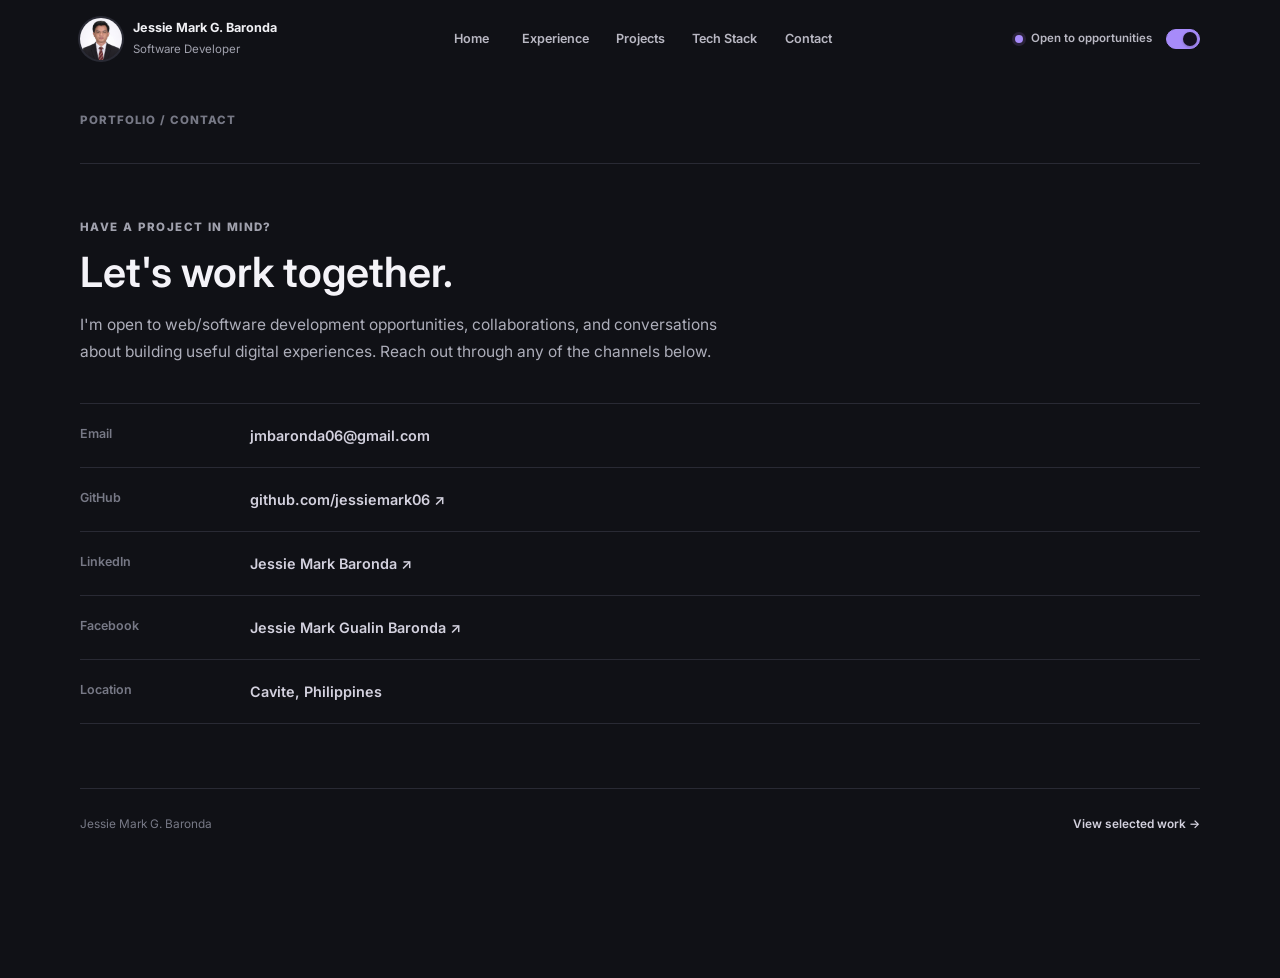
==== commit f907c40d: "updated portfolio design" ====
--- a/contact.html
+++ b/contact.html
@@ -16,7 +16,7 @@
   <div class="site-shell">
     <div id="site-sidebar" aria-busy="true"></div>
     <main class="page-main">
-      <header class="page-heading"><p class="eyebrow">Portfolio / Contact</p><div class="heading-tools"><p class="availability"><span></span> Open to opportunities</p><button class="theme-toggle" type="button" aria-label="Switch to light mode" aria-pressed="true"><span aria-hidden="true"></span></button></div></header>
+      <header class="page-heading"><p class="eyebrow">Portfolio / Contact</p></header>
       <section class="inner-page" aria-labelledby="page-title">
         <p class="eyebrow">Have a project in mind?</p>
         <h1 id="page-title">Let's work together.</h1>
--- a/style.css
+++ b/style.css
@@ -1,27 +1,27 @@
 :root {
   color-scheme: dark;
-  --bg: #101715;
-  --panel: #171f1c;
-  --panel-soft: #202b26;
-  --text: #e7eeea;
-  --muted: #a1b0a8;
-  --line: #303d36;
-  --accent: #66c49a;
-  --blue: #66c49a;
-  --accent-contrast: #10231a;
-  --heading: #e7eeea;
-  --body-muted: #a4b0a9;
-  --subtle: #91a097;
-  --link: #b8c8bf;
-  --nav-text: #b3c0b8;
-  --nav-muted: #85938a;
-  --nav-active: #a8e0bf;
-  --nav-active-bg: #23362c;
-  --tag-bg: #202923;
-  --tag-border: #35443b;
-  --tag-text: #c7d2cb;
-  --availability-ring: #263a30;
-  --preview-bg: #24382f;
+  --sticky-nav-height: 79px;
+  --bg: #090a0d;
+  --panel: #101116;
+  --panel-soft: #171820;
+  --text: #f0f0f4;
+  --muted: #a0a1ad;
+  --line: #292a34;
+  --accent: #a78bfa;
+  --blue: #a78bfa;
+  --accent-contrast: #15111f;
+  --heading: #f4f3f8;
+  --body-muted: #adaeba;
+  --subtle: #777986;
+  --link: #d3d1de;
+  --nav-text: #b9b8c3;
+  --nav-active: #d0c2ff;
+  --nav-active-bg: #211b32;
+  --tag-bg: #171820;
+  --tag-border: #30313d;
+  --tag-text: #d2d1db;
+  --availability-ring: #292238;
+  --preview-bg: #121319;
 }
 
 :root[data-theme="light"] {
@@ -40,7 +40,6 @@
   --subtle: #87918b;
   --link: #35423b;
   --nav-text: #55615b;
-  --nav-muted: #9aa59f;
   --nav-active: #225e49;
   --nav-active-bg: #edf5f0;
   --tag-bg: #f6f8f6;
@@ -80,14 +79,34 @@
   }
 }
 
+@keyframes content-rise {
+  from {
+    opacity: 0;
+    transform: translateY(16px);
+  }
+  to {
+    opacity: 1;
+    transform: translateY(0);
+  }
+}
+
 @media (prefers-reduced-motion: reduce) {
+  html {
+    scroll-behavior: auto;
+  }
+
   ::view-transition-old(root),
   ::view-transition-new(root) {
     animation-duration: 1ms;
   }
 
-  .page-main.is-entering {
-    animation-duration: 1ms;
+  *,
+  *::before,
+  *::after {
+    animation-duration: 1ms !important;
+    animation-iteration-count: 1 !important;
+    scroll-behavior: auto !important;
+    transition-duration: 1ms !important;
   }
 }
 
@@ -99,15 +118,26 @@
   margin: 0;
   min-height: 100vh;
   color: var(--text);
-  background: var(--bg);
+  background: var(--panel);
   font-family: "Inter", Arial, sans-serif;
   line-height: 1.6;
   overflow-x: hidden;
+  transition: background-color 220ms ease, color 220ms ease;
+}
+
+body.menu-open {
+  overflow: hidden;
 }
 
 a {
   color: inherit;
   text-decoration: none;
+}
+
+a:focus-visible,
+button:focus-visible {
+  outline: 2px solid var(--accent);
+  outline-offset: 4px;
 }
 
 .portfolio {
@@ -547,46 +577,71 @@
 }
 
 #site-sidebar[role="alert"] {
-  position: fixed;
+  position: sticky;
   top: 16px;
-  left: 16px;
   z-index: 30;
-  max-width: 240px;
-  padding: 12px;
+  width: min(1200px, calc(100% - 48px));
+  margin: 16px auto;
+  padding: 12px 16px;
   color: var(--text);
   background: var(--panel);
   border: 1px solid var(--line);
+  border-radius: 12px;
   font-size: 0.82rem;
 }
 
+#site-sidebar {
+  position: sticky;
+  top: 0;
+  z-index: 20;
+  background: var(--panel);
+}
+
 .sidebar {
-  position: fixed;
-  inset: 0 auto 0 0;
-  z-index: 5;
-  display: flex;
-  width: 258px;
-  flex-direction: column;
-  padding: 30px 22px 22px;
-  background: var(--panel);
-  border-right: 1px solid var(--line);
+  position: relative;
+  display: grid;
+  width: min(1120px, calc(100% - 48px));
+  min-height: 78px;
+  grid-template-columns: minmax(0, 1fr) auto minmax(0, 1fr);
+  align-items: center;
+  gap: 24px;
+  margin: 0 auto;
+  padding: 12px 0;
+  background: transparent;
+  transition: background-color 220ms ease, border-color 220ms ease;
+}
+
+.nav-panel {
+  display: contents;
+}
+
+.nav-panel-header {
+  display: none;
+}
+
+.menu-toggle,
+.menu-backdrop {
+  display: none;
 }
 
 .identity {
   display: flex;
   align-items: center;
-  gap: 12px;
+  gap: 11px;
+  flex: 0 0 auto;
   min-width: 0;
-  padding: 2px 2px 28px;
-  border-bottom: 1px solid var(--line);
+  justify-self: start;
+  padding: 0;
 }
 
 .identity img {
-  width: 46px;
-  height: 46px;
+  width: 42px;
+  height: 42px;
   flex: 0 0 auto;
   object-fit: cover;
   border-radius: 50%;
   background: var(--panel-soft);
+  box-shadow: 0 0 0 2px var(--line);
 }
 
 .identity span,
@@ -597,8 +652,9 @@
 }
 
 .identity strong {
-  font-size: 0.85rem;
+  font-size: 0.79rem;
   line-height: 1.35;
+  white-space: nowrap;
 }
 
 .identity small {
@@ -607,38 +663,30 @@
   font-size: 0.72rem;
 }
 
-.nav-label {
-  margin: 26px 0 10px;
-  color: var(--subtle);
-  font-size: 0.66rem;
-  font-weight: 800;
-  letter-spacing: 0.12em;
-  text-transform: uppercase;
-}
-
 .side-nav {
-  display: grid;
-  gap: 4px;
+  display: flex;
+  width: min(100%, 576px);
+  align-items: center;
+  justify-content: center;
+  gap: 6px;
+  margin: 0;
 }
 
 .side-nav a {
   display: flex;
-  min-height: 44px;
+  flex: 1 1 0;
+  max-width: 96px;
+  min-width: 76px;
+  min-height: 40px;
   align-items: center;
-  gap: 13px;
-  padding: 0 12px;
+  justify-content: center;
+  padding: 0 8px;
   color: var(--nav-text);
-  border-radius: 5px;
-  font-size: 0.88rem;
+  border-radius: 8px;
+  font-size: 0.79rem;
   font-weight: 600;
-  transition: color 160ms ease, background 160ms ease;
-}
-
-.side-nav a span {
-  color: var(--nav-muted);
-  font-size: 0.68rem;
-  font-weight: 700;
-  font-variant-numeric: tabular-nums;
+  white-space: nowrap;
+  transition: color 180ms ease, background-color 180ms ease, transform 180ms ease;
 }
 
 .side-nav a:hover,
@@ -647,8 +695,23 @@
   background: var(--nav-active-bg);
 }
 
-.side-nav a.active span {
-  color: var(--accent);
+.side-nav a:hover {
+  transform: translateY(-1px);
+}
+
+.nav-tools {
+  display: flex;
+  min-height: 40px;
+  align-items: center;
+  align-self: center;
+  justify-self: end;
+  gap: 14px;
+  white-space: nowrap;
+}
+
+.nav-tools .availability {
+  font-size: 0.72rem;
+  line-height: 1;
 }
 
 .theme-toggle {
@@ -695,48 +758,49 @@
   outline-offset: 3px;
 }
 
-.sidebar-footer {
-  display: grid;
-  gap: 10px;
-  margin-top: 28px;
-  padding: 0 12px;
-}
-
-.sidebar-footer .nav-label {
-  margin: 0 0 2px;
-}
-
-.sidebar-footer a {
-  display: flex;
-  justify-content: space-between;
-  color: var(--nav-text);
-  font-size: 0.82rem;
-  font-weight: 600;
-}
-
-.sidebar-footer a:hover,
 .page-footer a:hover,
 .text-link:hover,
 .inline-link:hover {
   color: var(--accent);
 }
 
-.sidebar-footer a span {
-  color: var(--subtle);
-}
-
-.sidebar-footer small {
-  margin-top: 24px;
-  color: var(--subtle);
-  font-size: 0.68rem;
-}
-
 .page-main {
-  width: calc(100% - 258px);
+  width: 100%;
   min-height: 100vh;
-  margin-left: 258px;
-  padding: 0 64px;
+  margin: 0;
+  padding: 0 max(24px, calc((100% - 1120px) / 2)) 24px;
   background: var(--panel);
+  transition: background-color 220ms ease, color 220ms ease;
+}
+
+.portfolio-section {
+  scroll-margin-top: var(--sticky-nav-height);
+  border-bottom: 1px solid var(--line);
+}
+
+#experience {
+  border-top: 1px solid var(--line);
+}
+
+.portfolio-section-title {
+  margin: 0;
+  color: var(--heading);
+  font-size: clamp(1.8rem, 4vw, 2.6rem);
+  font-weight: 700;
+  letter-spacing: -0.045em;
+  line-height: 1.16;
+}
+
+.home-hero,
+.about-section {
+  scroll-margin-top: var(--sticky-nav-height);
+}
+
+.portfolio-section .project-list,
+.portfolio-section .timeline,
+.portfolio-section .stack-groups,
+.portfolio-section .contact-details {
+  max-width: 100%;
 }
 
 .page-main.is-entering {
@@ -778,17 +842,79 @@
   width: 8px;
   height: 8px;
   border-radius: 50%;
-  background: #4caa78;
+  background: var(--accent);
   box-shadow: 0 0 0 3px var(--availability-ring);
 }
 
 .home-hero {
-  display: flex;
-  min-height: 430px;
-  flex-direction: column;
-  justify-content: center;
-  padding: 62px 0 40px;
-  border-bottom: 1px solid var(--line);
+  position: relative;
+  display: grid;
+  min-height: 470px;
+  grid-template-columns: minmax(0, 1.2fr) minmax(220px, 0.72fr);
+  align-items: center;
+  gap: clamp(32px, 6vw, 78px);
+  padding: 62px 0 54px;
+}
+
+.hero-content {
+  position: relative;
+  z-index: 1;
+  animation: content-rise 650ms 80ms cubic-bezier(0.2, 0.7, 0.2, 1) both;
+}
+
+.hero-portrait {
+  position: relative;
+  z-index: 1;
+  width: min(100%, 310px);
+  justify-self: end;
+  margin: 0;
+  overflow: hidden;
+  background: var(--panel-soft);
+  border: 1px solid var(--line);
+  border-radius: 18px;
+  box-shadow: 0 28px 72px rgba(0, 0, 0, 0.32);
+  animation: content-rise 700ms 180ms cubic-bezier(0.2, 0.7, 0.2, 1) both;
+}
+
+.hero-portrait img {
+  display: block;
+  width: 100%;
+  aspect-ratio: 4 / 5;
+  object-fit: cover;
+  object-position: center 26%;
+  transition: transform 500ms cubic-bezier(0.2, 0.7, 0.2, 1);
+}
+
+.hero-portrait:hover img {
+  transform: scale(1.035);
+}
+
+.hero-portrait figcaption {
+  position: absolute;
+  inset: auto 0 0;
+  display: grid;
+  gap: 5px;
+  padding: 48px 20px 20px;
+  color: #fff;
+  background: linear-gradient(transparent, rgba(10, 10, 14, 0.92));
+}
+
+.hero-portrait figcaption span {
+  color: #c4b5fd;
+  font-size: 0.66rem;
+  font-weight: 800;
+  letter-spacing: 0.12em;
+  text-transform: uppercase;
+}
+
+.hero-portrait figcaption strong {
+  font-size: 1rem;
+  line-height: 1.4;
+}
+
+.hero-portrait figcaption small {
+  color: rgba(255, 255, 255, 0.72);
+  font-size: 0.7rem;
 }
 
 .hero-kicker {
@@ -799,13 +925,13 @@
 }
 
 .home-hero h1 {
-  max-width: 720px;
+  max-width: 620px;
   margin: 0;
   color: var(--heading);
-  font-size: 3.25rem;
-  font-weight: 600;
-  letter-spacing: 0;
-  line-height: 1.12;
+  font-size: clamp(2.7rem, 5vw, 4.25rem);
+  font-weight: 700;
+  letter-spacing: -0.055em;
+  line-height: 1.08;
   overflow-wrap: normal;
 }
 
@@ -829,18 +955,41 @@
   display: inline-flex;
   min-height: 46px;
   align-items: center;
-  gap: 20px;
-  padding: 0 16px;
-  color: #fff;
+  justify-content: center;
+  gap: 12px;
+  padding: 0 18px;
+  color: var(--accent-contrast);
   background: var(--accent);
-  border-radius: 4px;
+  border: 1px solid var(--accent);
+  border-radius: 8px;
   font-size: 0.84rem;
   font-weight: 700;
-  transition: background 160ms ease;
+  transition: transform 180ms ease, background-color 180ms ease, box-shadow 180ms ease;
 }
 
 .primary-link:hover {
   background: var(--blue);
+  box-shadow: 0 8px 26px rgba(167, 139, 250, 0.2);
+  transform: translateY(-2px);
+}
+
+.primary-link:active {
+  transform: translateY(0);
+}
+
+.secondary-link {
+  display: inline-flex;
+  min-height: 46px;
+  align-items: center;
+  gap: 10px;
+  color: var(--link);
+  font-size: 0.84rem;
+  font-weight: 700;
+  transition: color 180ms ease;
+}
+
+.secondary-link:hover {
+  color: var(--accent);
 }
 
 .text-link,
@@ -866,8 +1015,8 @@
 
 .about-section {
   display: grid;
-  grid-template-columns: minmax(200px, 0.78fr) minmax(0, 1.22fr);
-  gap: 52px;
+  grid-template-columns: minmax(0, 1fr);
+  gap: 20px;
   padding: 50px 0 58px;
 }
 
@@ -892,18 +1041,19 @@
   line-height: 1.8;
 }
 
+.about-copy {
+  max-width: 100%;
+  padding: 0;
+}
+
 .education-entry {
   margin-bottom: 24px;
 }
 
 .about-copy .section-label {
   margin-bottom: 10px;
-  color: var(--body-muted);
+  color: var(--accent);
   font-weight: 700;
-}
-
-:root:not([data-theme="light"]) .about-copy .section-label {
-  color: #fff;
 }
 
 .education-course-row {
@@ -982,14 +1132,63 @@
 }
 
 .inner-page .timeline {
-  max-width: 820px;
+  --timeline-axis: 176px;
+  position: relative;
+  max-width: 100%;
+}
+
+.inner-page .timeline::before {
+  position: absolute;
+  top: 28px;
+  bottom: 28px;
+  left: var(--timeline-axis);
+  width: 3px;
+  transform: translateX(-50%);
+  background: repeating-linear-gradient(
+    to bottom,
+    var(--line) 0,
+    var(--line) 7px,
+    transparent 7px,
+    transparent 14px
+  );
+  content: "";
 }
 
 .inner-page .timeline-item {
-  grid-template-columns: 78px minmax(0, 1fr);
-  gap: 22px;
+  position: relative;
+  grid-template-columns: 176px minmax(0, 1fr);
+  gap: 40px;
   padding: 24px 0;
-  border-color: var(--line);
+  border-top: 0;
+}
+
+.inner-page .timeline-item > span {
+  padding-right: 28px;
+  color: var(--accent);
+  font-size: 0.78rem;
+  font-weight: 700;
+  font-variant-numeric: tabular-nums;
+  text-align: right;
+  white-space: nowrap;
+}
+
+.inner-page .timeline-item::before {
+  position: absolute;
+  top: 30px;
+  left: calc(var(--timeline-axis) - 5.5px);
+  width: 11px;
+  height: 11px;
+  background: var(--panel);
+  border: 2px solid var(--accent);
+  border-radius: 50%;
+  box-shadow: 0 0 0 4px var(--panel);
+  content: "";
+  transition: background-color 180ms ease, transform 180ms ease;
+}
+
+.inner-page .timeline-item:hover::before {
+  background: var(--accent);
+  transform: scale(1.12);
 }
 
 .inner-page .timeline-item h2 {
@@ -1021,7 +1220,7 @@
 }
 
 .inner-page .project-list {
-  max-width: 850px;
+  max-width: 100%;
   gap: 14px;
 }
 
@@ -1030,7 +1229,8 @@
   padding: 22px;
   background: var(--panel);
   border-color: var(--line);
-  border-radius: 4px;
+  border-radius: 12px;
+  transition: transform 200ms ease, border-color 200ms ease, box-shadow 200ms ease;
 }
 
 .project-context {
@@ -1096,6 +1296,23 @@
 }
 
 @media (max-width: 600px) {
+  .inner-page .timeline-item {
+    grid-template-columns: 150px minmax(0, 1fr);
+    gap: 32px;
+  }
+
+  .inner-page .timeline::before {
+    left: var(--timeline-axis);
+  }
+
+  .inner-page .timeline {
+    --timeline-axis: 150px;
+  }
+
+  .inner-page .timeline-item::before {
+    left: calc(var(--timeline-axis) - 5.5px);
+  }
+
   .project-stack {
     grid-template-columns: 1fr;
   }
@@ -1112,7 +1329,8 @@
 
 .inner-page .project-item:hover {
   border-color: var(--accent);
-  transform: none;
+  transform: translateY(-3px);
+  box-shadow: 0 14px 34px rgba(0, 0, 0, 0.16);
 }
 
 .inner-page .label-certificate {
@@ -1123,7 +1341,7 @@
 }
 
 .inner-page .stack-groups {
-  max-width: 850px;
+  max-width: 100%;
   grid-template-columns: repeat(2, minmax(0, 1fr));
   gap: 14px 28px;
 }
@@ -1154,11 +1372,22 @@
   border-radius: 3px;
   font-size: 0.8rem;
   font-weight: 600;
+  transition: transform 160ms ease, border-color 160ms ease, background-color 160ms ease;
+}
+
+.inner-page .tags span:hover {
+  border-color: var(--accent);
+  transform: translateY(-2px);
+}
+
+.about-section.is-visible,
+.portfolio-section.is-visible {
+  animation: content-rise 520ms cubic-bezier(0.2, 0.7, 0.2, 1) both;
 }
 
 .contact-details {
   display: grid;
-  max-width: 640px;
+  max-width: 100%;
   grid-template-columns: 1fr;
   margin-top: 34px;
   border-top: 1px solid var(--line);
@@ -1191,20 +1420,21 @@
 }
 
 @media (max-width: 900px) {
-  .page-main {
-    width: calc(100% - 230px);
-    margin-left: 230px;
-    padding: 0 34px;
-  }
-
   .sidebar {
-    width: 230px;
-    padding-right: 16px;
-    padding-left: 16px;
+    gap: 16px;
   }
 
   .home-hero h1 {
-    font-size: 2.8rem;
+    font-size: clamp(2.4rem, 5vw, 3.2rem);
+  }
+
+  .home-hero {
+    grid-template-columns: minmax(0, 1.1fr) minmax(190px, 0.72fr);
+    gap: 28px;
+  }
+
+  .hero-portrait {
+    width: min(100%, 270px);
   }
 
   .about-section {
@@ -1212,55 +1442,220 @@
   }
 }
 
+@media (max-width: 1050px) {
+  :root {
+    --sticky-nav-height: 61px;
+  }
+
+  .sidebar {
+    display: flex;
+    min-height: 0;
+    flex-wrap: nowrap;
+    justify-content: space-between;
+    gap: 16px;
+    padding: 10px 0;
+  }
+
+  .identity {
+    position: relative;
+    z-index: 1;
+  }
+
+  .menu-toggle {
+    position: relative;
+    z-index: 6;
+  }
+
+  .menu-toggle {
+    display: flex;
+    width: 40px;
+    height: 40px;
+    flex: 0 0 auto;
+    flex-direction: column;
+    align-items: center;
+    justify-content: center;
+    gap: 5px;
+    margin-left: auto;
+    padding: 0;
+    color: var(--text);
+    background: var(--panel-soft);
+    border: 1px solid var(--line);
+    border-radius: 10px;
+    cursor: pointer;
+  }
+
+  .menu-toggle span {
+    width: 16px;
+    height: 2px;
+    background: currentColor;
+    border-radius: 2px;
+    transition: transform 180ms ease, opacity 180ms ease;
+  }
+
+  .menu-toggle:focus-visible {
+    outline: 2px solid var(--accent);
+    outline-offset: 3px;
+  }
+
+  .nav-panel {
+    position: fixed;
+    z-index: 5;
+    top: 0;
+    left: 0;
+    bottom: 0;
+    display: flex;
+    width: min(78vw, 360px);
+    height: 100vh;
+    height: 100dvh;
+    flex-direction: column;
+    align-items: stretch;
+    gap: 28px;
+    padding: 24px 20px 28px;
+    background: var(--panel);
+    background: color-mix(in srgb, var(--panel) 78%, transparent);
+    border-right: 1px solid color-mix(in srgb, var(--line) 75%, transparent);
+    box-shadow: 24px 0 70px rgba(0, 0, 0, 0.2);
+    backdrop-filter: blur(24px) saturate(150%);
+    -webkit-backdrop-filter: blur(24px) saturate(150%);
+    transform: translateX(-105%);
+    transition: transform 240ms cubic-bezier(0.2, 0.7, 0.2, 1);
+    visibility: hidden;
+  }
+
+  .nav-panel-header {
+    display: flex;
+    min-height: 48px;
+    align-items: center;
+    justify-content: space-between;
+    gap: 12px;
+  }
+
+  .nav-profile {
+    display: flex;
+    min-width: 0;
+    align-items: center;
+    gap: 10px;
+  }
+
+  .nav-profile img {
+    width: 40px;
+    height: 40px;
+    flex: 0 0 auto;
+    object-fit: cover;
+    border-radius: 50%;
+    background: var(--panel-soft);
+    box-shadow: 0 0 0 2px var(--line);
+  }
+
+  .nav-profile span,
+  .nav-profile strong,
+  .nav-profile small {
+    display: block;
+    min-width: 0;
+  }
+
+  .nav-profile strong {
+    overflow: hidden;
+    font-size: 0.72rem;
+    text-overflow: ellipsis;
+    white-space: nowrap;
+  }
+
+  .nav-profile small {
+    margin-top: 3px;
+    color: var(--muted);
+    font-size: 0.65rem;
+  }
+
+  .sidebar.is-menu-open .nav-panel {
+    transform: translateX(0);
+    visibility: visible;
+  }
+
+  .menu-backdrop {
+    position: fixed;
+    z-index: 2;
+    inset: 0;
+    display: block;
+    width: 100%;
+    height: 100%;
+    padding: 0;
+    background: rgba(8, 10, 14, 0.38);
+    border: 0;
+    opacity: 0;
+    pointer-events: none;
+    transition: opacity 240ms ease, visibility 240ms ease;
+    visibility: hidden;
+  }
+
+  .sidebar.is-menu-open .menu-backdrop {
+    opacity: 1;
+    pointer-events: auto;
+    visibility: visible;
+  }
+
+  .nav-panel .side-nav {
+    width: 100%;
+    flex-direction: column;
+    align-items: stretch;
+    gap: 6px;
+    overflow: visible;
+  }
+
+  .nav-panel .side-nav a {
+    width: 100%;
+    max-width: none;
+    min-width: 0;
+    min-height: 48px;
+    justify-content: flex-start;
+    padding: 0 14px;
+    font-size: 0.92rem;
+  }
+
+  .nav-panel .nav-tools {
+    width: 100%;
+    min-height: 48px;
+    justify-content: space-between;
+    margin-top: auto;
+    padding-top: 18px;
+    border-top: 1px solid var(--line);
+  }
+
+  .nav-panel .nav-tools .availability {
+    font-size: 0.78rem;
+  }
+
+  .home-hero {
+    min-height: 0;
+    grid-template-columns: 1fr;
+    gap: 30px;
+    padding: 46px 0 34px;
+  }
+
+  .hero-portrait {
+    width: min(270px, 72%);
+    justify-self: center;
+  }
+}
+
 @media (max-width: 680px) {
-  .sidebar {
-    position: sticky;
-    inset: 0 0 auto;
-    width: 100%;
-    padding: 12px 16px 10px;
-    border-right: 0;
-    border-bottom: 1px solid var(--line);
-  }
-
-  .identity {
-    padding: 0 0 12px;
-    border-bottom: 0;
-  }
-
   .identity img {
-    width: 38px;
-    height: 38px;
-  }
-
-  .sidebar > .nav-label,
-  .sidebar-footer {
-    display: none;
-  }
-
-  .side-nav {
-    display: flex;
-    gap: 4px;
-    overflow-x: auto;
-    scrollbar-width: thin;
-  }
-
-  .side-nav a {
-    min-height: 38px;
-    flex: 0 0 auto;
-    gap: 7px;
-    padding: 0 10px;
-    font-size: 0.78rem;
-  }
-
-  .side-nav a span {
-    font-size: 0.62rem;
+    width: 36px;
+    height: 36px;
+  }
+
+  .identity strong {
+    font-size: 0.75rem;
+  }
+
+  .identity small {
+    margin-top: 1px;
+    font-size: 0.66rem;
   }
 
   .page-main {
-    width: 100%;
-    min-height: calc(100vh - 104px);
-    margin: 0;
-    padding: 0 22px;
+    min-height: calc(100vh - 96px);
+    padding: 0 24px 20px;
   }
 
   .page-heading {
@@ -1272,12 +1667,19 @@
   }
 
   .home-hero {
-    min-height: 390px;
-    padding: 48px 0 32px;
+    min-height: 0;
+    grid-template-columns: 1fr;
+    gap: 34px;
+    padding: 46px 0 34px;
+  }
+
+  .hero-portrait {
+    width: min(280px, 82%);
+    justify-self: center;
   }
 
   .home-hero h1 {
-    font-size: 2.55rem;
+    font-size: clamp(2.5rem, 9vw, 3.5rem);
   }
 
   .hero-rule {
@@ -1315,8 +1717,37 @@
 }
 
 @media (max-width: 420px) {
+  .inner-page .timeline {
+    --timeline-axis: 5.5px;
+  }
+
+  .inner-page .timeline::before {
+    left: var(--timeline-axis);
+  }
+
+  .inner-page .timeline-item {
+    grid-template-columns: minmax(0, 1fr);
+    gap: 8px;
+    padding-left: 24px;
+  }
+
+  .inner-page .timeline-item:first-child {
+    padding-top: 24px;
+  }
+
+  .inner-page .timeline-item > span {
+    padding: 0;
+    text-align: left;
+  }
+
+  .inner-page .timeline-item::before {
+    top: 29px;
+    left: calc(var(--timeline-axis) - 5.5px);
+  }
+
   .page-main {
-    padding: 0 16px;
+    padding-right: 18px;
+    padding-left: 18px;
   }
 
   .page-heading {
@@ -1339,9 +1770,12 @@
     gap: 16px;
   }
 
-  .inner-page .timeline-item {
-    grid-template-columns: 1fr;
-    gap: 5px;
+  .hero-actions .primary-link {
+    flex: 1 1 170px;
+  }
+
+  .hero-actions .secondary-link {
+    min-height: 44px;
   }
 
   .contact-row {
